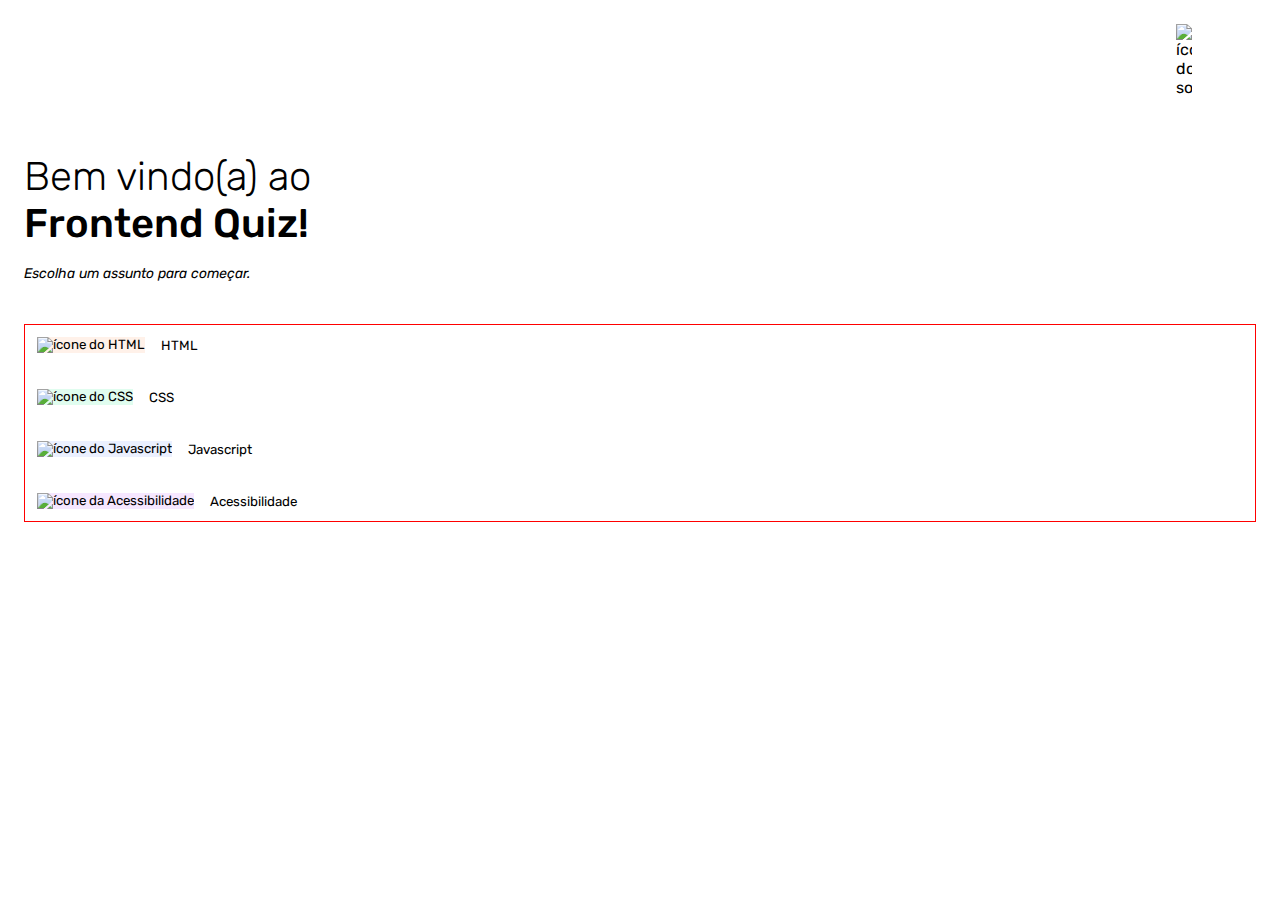
==== index.html @ 00eda7be "primeira parte da estilização dos botoes de assunto" ====
<!DOCTYPE html>
<html lang="pt-BR ">
<head>
    <meta charset="UTF-8">
    <meta name="viewport" content="width=device-width, initial-scale=1.0">
    <link rel="preconnect" href="https://fonts.googleapis.com">
    <link rel="preconnect" href="https://fonts.gstatic.com" crossorigin>
    <link href="https://fonts.googleapis.com/css2?family=Rubik:ital,wght@0,300..900;1,300..900&display=swap" rel="stylesheet">
    <link rel="stylesheet" href="style.css">
    <title>Quiz App</title>
</head>
<body>
    <header>
        <div class="tema">
            <img src="./assets/images/icon-sun-dark.svg" alt="ícone do sol">
            <button>
                <div></div>
            </button>
            <img src="./assets/images/icon-moon-dark.svg" alt="">
        </div>
    </header>

    <main>
        <section class="boas_vindas">
            <h1>
                Bem vindo(a) ao <br> 
            <strong>Frontend Quiz!</strong>
            </h1>

            <p>Escolha um assunto para começar.</p>
        </section>

        <section class="assuntos">
            <button class="botao_html">
                <div>
                    <img src="./assets/images/icon-html.svg" alt="ícone do HTML">
                </div>
                HTML
            </button>

            <button class="botao_css">
                <div>
                    <img src="./assets/images/icon-css.svg" alt="ícone do CSS">
                </div>
                CSS
            </button>

            <button class="botao_javascript">
                <div>
                    <img src="./assets/images/icon-js.svg" alt="ícone do Javascript">
                </div>
                Javascript
            </button>

            <button class="botao_acessibilidade">
                <div>
                    <img src="./assets/images/icon-accessibility.svg" alt="ícone da Acessibilidade">
                </div>
                Acessibilidade
            </button>

        </section>
    </main>
</body>
</html>
---- style.css ----
*{
    margin: 0%;
    padding: 0%;
    box-sizing: border-box;
    font-family: "Rubik", sans-serif;
    -webkit-font-smoothing: antialiased;
}

:root{
    --bg-color: #f4f6fa;
    --purple: #a729f5
    --primary-text-color: #313e51
    --secondary-text-color: #626c7f
    --button-bg: #fff
    --shadow: 0px 16px 40px 0px rgba(143, 160, 193, 014);
    --bg-html: #fff1e9;
    --bg-css: #e0fdef;
    --bg-javascript: #ebf0ff;
    --bg-acessibilidade: #f6e7ff;
    --white: #fff
    --bg-mobile: url(./assets/images/pattern-background-mobile-light.svg);
}

body{
    height: 100svh;
    background: var(--bg-mobile) var(--bg-color);
    background-repeat: no-repeat;
    background-size: cover;
}

header{
    padding: 16px 24px;
    display: flex;
    justify-content: flex-end;
}

.tema{
    padding: 8px 0;
    display: flex;
    align-items: center;
    gap: 8px;
}

.tema img {
    width: 16px;
}

.tema button {
    height: 20px;
    width: 32px;
    background: var(--purple);
    border: 0;
    border-radius: 999px;
    padding: 4px;
}

.tema button div {
    background: var(--white);
    width: 12px;
    height: 12px;
    border-radius: 999px;
}

main {
    padding: 32px 24px;
}

.boas_vindas{
    margin-bottom: 40px;
}

.boas_vindas h1{
    font-size: 40px;
    font-weight: 300;
    color: var(--primary-text-color);
    margin-bottom: 16px;   
}

.boas_vindas h1 strong{
    font-weight: 500;
}

.boas_vindas p{
    color: var(--secondary-text-color);
    font-size: 14px;
    line-height: 150%;
    font-style: italic;
}

.assuntos{
    border: 1px solid red;

    display: flex;
    flex-direction: column;
    gap: 12px;
} 

.assuntos button{
    border: none;
    background: var(--button-bg);
    display:flex;
    align-items: center;
    gap: 16px;
    padding: 12px;
    border-radius: 12px;
    box-shadow: var(--shadow);
}

.botao_html div{
    background: var(--bg-html);
}

.botao_css div{
    background: var(--bg-css);
}

.botao_javascript div{
    background: var(--bg-javascript);
}

.botao_acessibilidade div{
    background: var(--bg-acessibilidade);
}
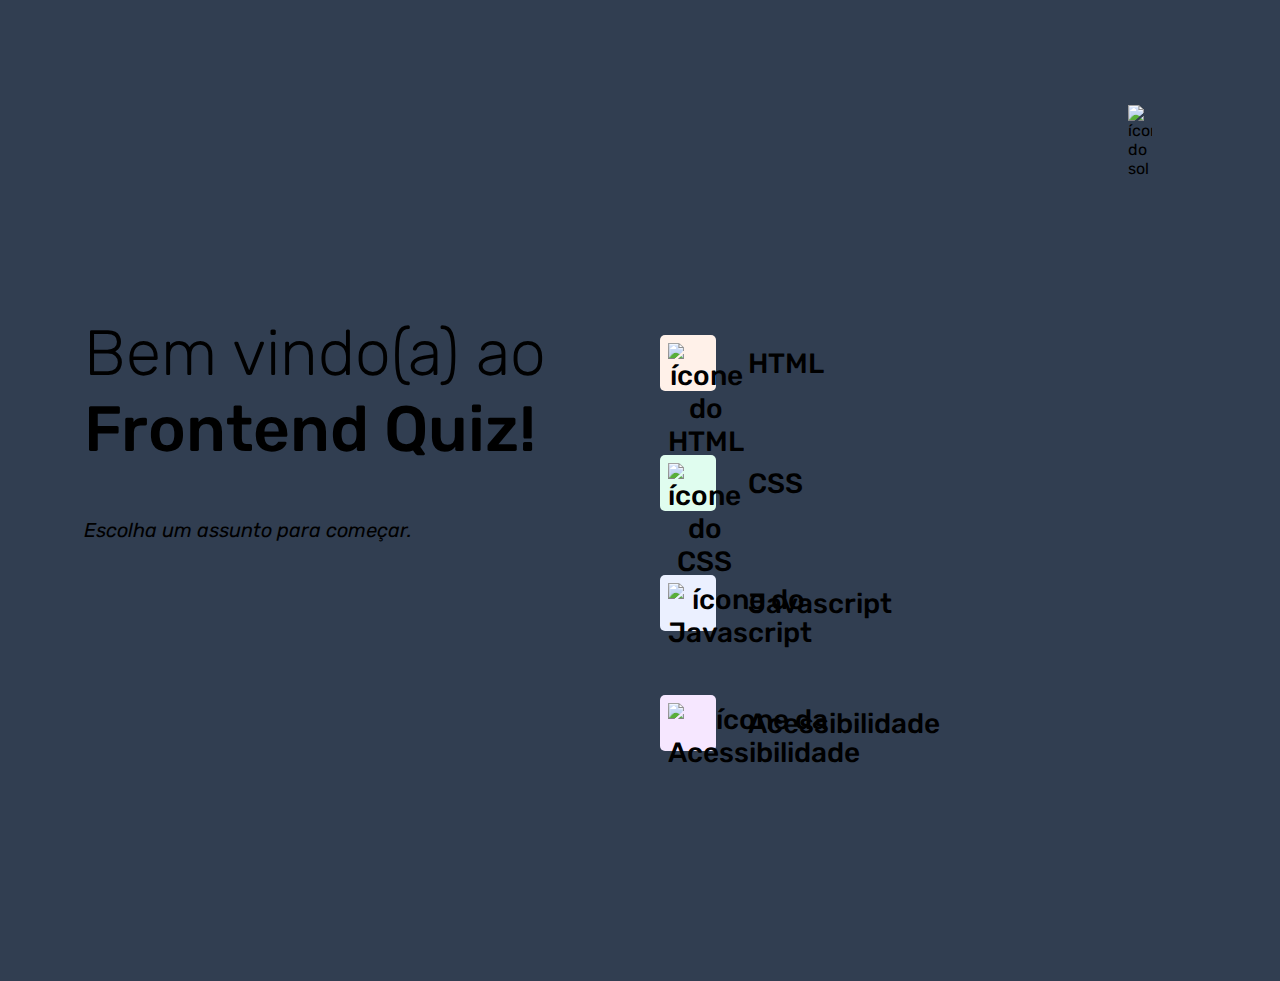
==== commit 4a2afe82: "adaptação das cores para o tema escuro" ====
--- a/index.html
+++ b/index.html
@@ -9,7 +9,7 @@
     <link rel="stylesheet" href="style.css">
     <title>Quiz App</title>
 </head>
-<body>
+<body class="escuro">
     <header>
         <div class="tema">
             <img src="./assets/images/icon-sun-dark.svg" alt="ícone do sol">
--- a/style.css
+++ b/style.css
@@ -19,6 +19,17 @@
     --bg-acessibilidade: #f6e7ff;
     --white: #fff
     --bg-mobile: url(./assets/images/pattern-background-mobile-light.svg);
+    --bg-desktop: url(./assets/images/pattern-background-desktop-light.svg);
+}
+
+body.escuro {
+    --bg-color: #313e51;
+    --bg-mobile: url(./assets/images/pattern-background-mobile-dark.svg);
+    --bg-desktop: url(./assets/images/pattern-background-desktop-dark.svg);
+    --primary-text-color: #fff
+    --secondary-text-color: #abc1e1
+    --button-bg: #3b3d66
+    --shadow: 0px 16px 40px 0px rgba(49, 62, 81, 0,14);
 }
 
 body{
@@ -88,8 +99,6 @@
 }
 
 .assuntos{
-    border: 1px solid red;
-
     display: flex;
     flex-direction: column;
     gap: 12px;
@@ -104,7 +113,23 @@
     padding: 12px;
     border-radius: 12px;
     box-shadow: var(--shadow);
-}
+    font-size: 16px;
+    font-weight: 500;
+    color: var(--primary-text-color);
+}
+
+
+.assuntos button div{
+    width: 40px;
+    height: 40px;
+    padding: 5px;
+    border-radius: 5px;
+}
+
+.assuntos button img{
+    width: 100%;
+}
+
 
 .botao_html div{
     background: var(--bg-html);
@@ -121,3 +146,68 @@
 .botao_acessibilidade div{
     background: var(--bg-acessibilidade);
 }
+
+@media (min-width: 1100px){
+    body{
+        background: var(--bg-desktop) var(--bg-color);
+        background-size: cover;
+        background-repeat: no-repeat;
+    }
+    header {
+        margin-block: 81px;
+    }
+
+    .tema {
+        gap: 16px;
+    }
+
+    .tema img {
+        width: 24px;
+    }
+
+    .tema button {
+        width: 48px;
+        height: 28px;
+    }
+
+    .tema button div {
+       width: 28px;
+       height: 28px;
+    }
+
+    main {
+        display: flex;
+        max-width: 1160px;
+        margin-inline: auto;
+    }
+
+    section{
+        width: 100%;
+    }
+
+    .boas_vindas h1 {
+        font-size: 64px;
+        margin-bottom: 48px;
+    }
+
+    .boas_vindas p {
+        font-size: 20px;
+    }
+
+    .assuntos {
+        gap: 24px;
+    }
+
+    .assuntos button {
+        font-size: 28px;
+        padding: 20px;
+        gap: 32px;
+    }
+
+    .assuntos button div {
+        width: 56px;
+        height: 56px;
+        padding: 8px;
+    }
+    
+}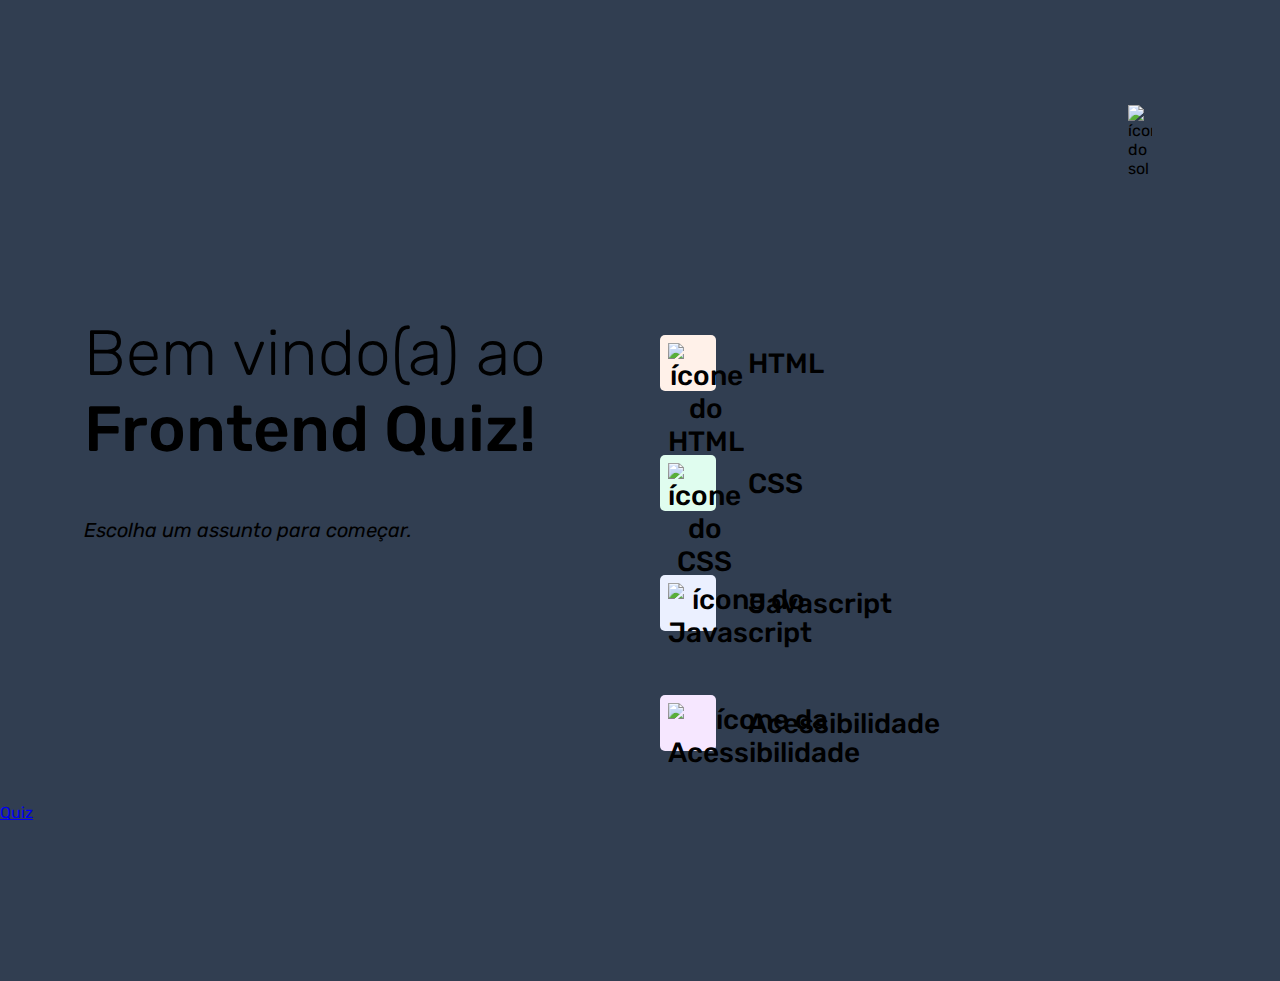
==== commit fe914964: "criação das paginas do quiz" ====
--- a/index.html
+++ b/index.html
@@ -61,5 +61,7 @@
 
         </section>
     </main>
+
+    <a href="./pages/Quiz/Quiz.html">Quiz</a>
 </body>
 </html>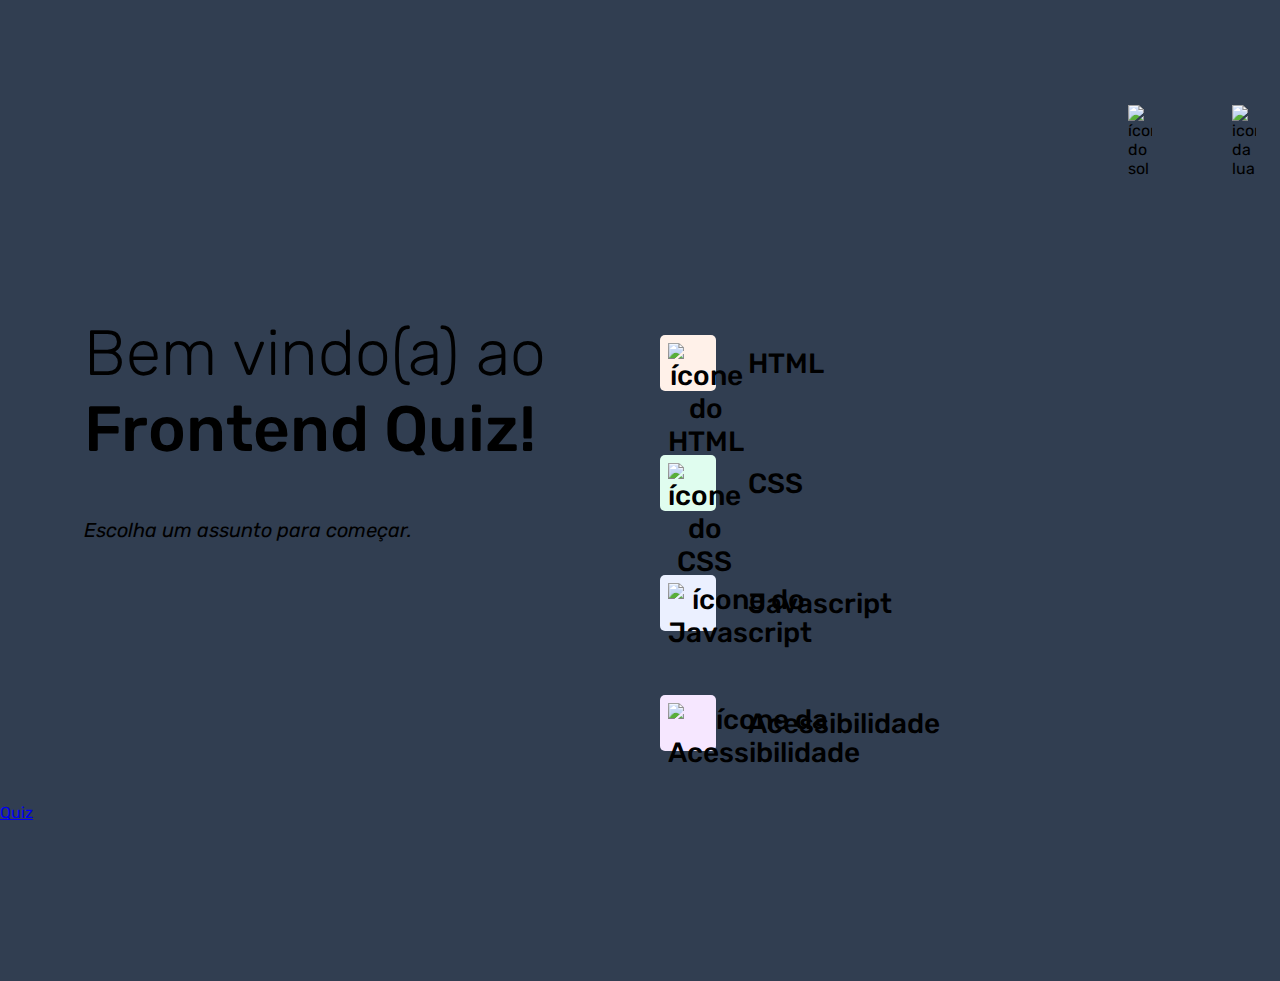
==== commit af39c20e: "a html da header finalizada" ====
--- a/index.html
+++ b/index.html
@@ -16,7 +16,7 @@
             <button>
                 <div></div>
             </button>
-            <img src="./assets/images/icon-moon-dark.svg" alt="">
+            <img src="./assets/images/icon-moon-dark.svg" alt="icone da lua">
         </div>
     </header>
 
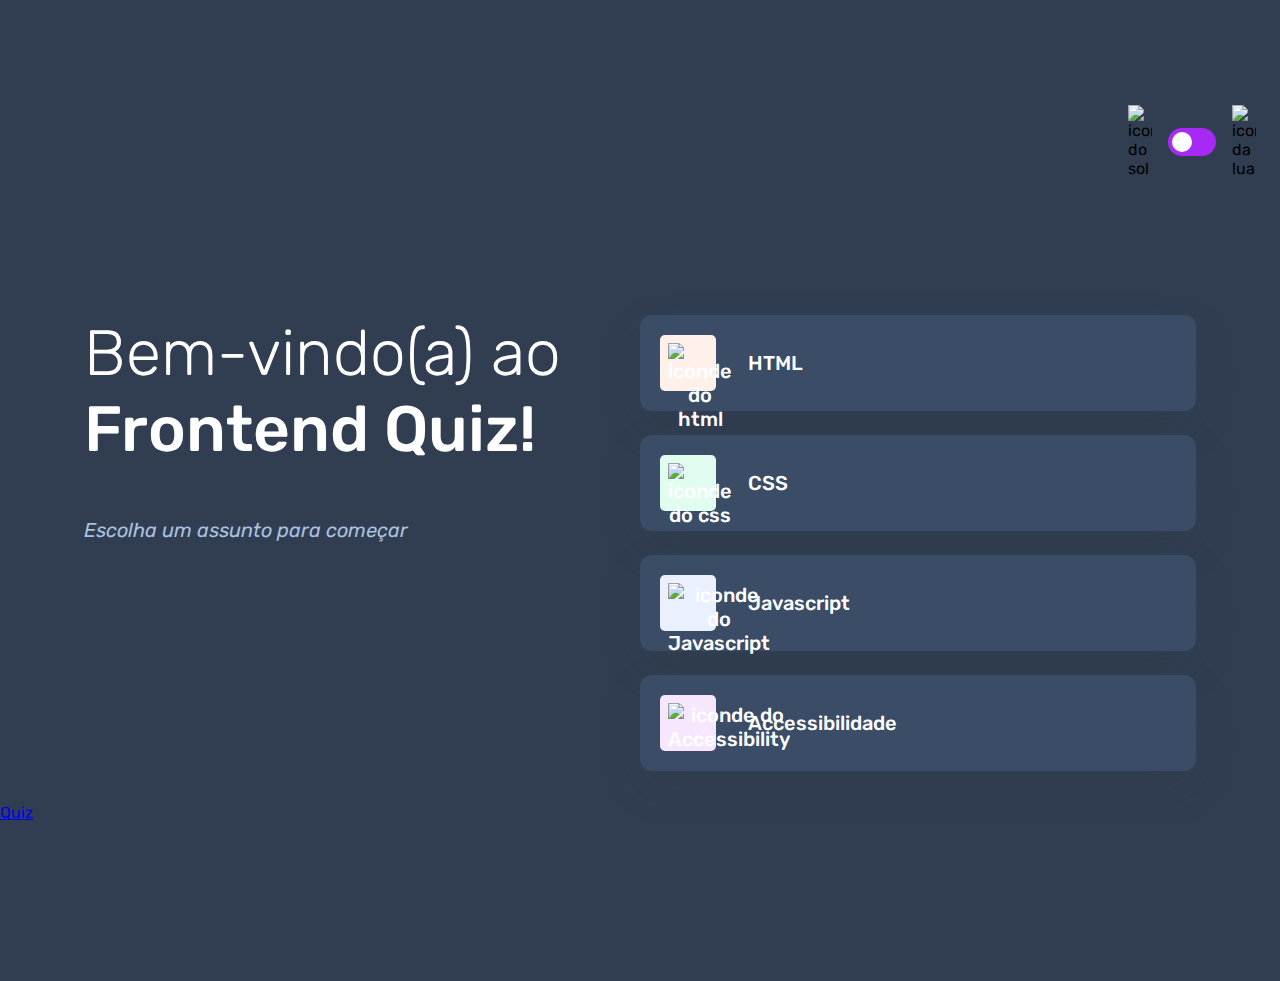
==== commit cc4c3cbe: "jscript" ====
--- a/index.html
+++ b/index.html
@@ -1,67 +1,63 @@
 <!DOCTYPE html>
-<html lang="pt-BR ">
+<html lang="pt-BR">
 <head>
     <meta charset="UTF-8">
     <meta name="viewport" content="width=device-width, initial-scale=1.0">
+    <link rel="stylesheet" href="style.css">
     <link rel="preconnect" href="https://fonts.googleapis.com">
     <link rel="preconnect" href="https://fonts.gstatic.com" crossorigin>
-    <link href="https://fonts.googleapis.com/css2?family=Rubik:ital,wght@0,300..900;1,300..900&display=swap" rel="stylesheet">
-    <link rel="stylesheet" href="style.css">
-    <title>Quiz App</title>
+    <link href="https://fonts.googleapis.com/css2?family=Rubik:ital,wght@0,300..900;1,300..900&display=swap"
+        rel="stylesheet">
+    <title>quiz app</title>
+    <script src="./script.js"></script>
+    <title>Quiz app</title>
 </head>
+
 <body class="escuro">
+<body>
     <header>
         <div class="tema">
-            <img src="./assets/images/icon-sun-dark.svg" alt="ícone do sol">
+            <img src="./assets/images/icon-sun-dark.svg" alt="icone do sol">
             <button>
                 <div></div>
             </button>
             <img src="./assets/images/icon-moon-dark.svg" alt="icone da lua">
         </div>
     </header>
-
     <main>
         <section class="boas_vindas">
-            <h1>
-                Bem vindo(a) ao <br> 
-            <strong>Frontend Quiz!</strong>
+            <h1>Bem-vindo(a) ao <br>
+                <strong>Frontend Quiz!</strong>
             </h1>
-
-            <p>Escolha um assunto para começar.</p>
+            <p>Escolha um assunto para começar</p>
         </section>
-
         <section class="assuntos">
             <button class="botao_html">
                 <div>
-                    <img src="./assets/images/icon-html.svg" alt="ícone do HTML">
+                    <img src="./assets/images/icon-html.svg" alt="iconde do html">
                 </div>
                 HTML
             </button>
-
             <button class="botao_css">
                 <div>
-                    <img src="./assets/images/icon-css.svg" alt="ícone do CSS">
+                    <img src="./assets/images/icon-css.svg" alt="iconde do css">
                 </div>
                 CSS
             </button>
-
             <button class="botao_javascript">
                 <div>
-                    <img src="./assets/images/icon-js.svg" alt="ícone do Javascript">
+                    <img src="./assets/images/icon-js.svg" alt="iconde do Javascript">
                 </div>
                 Javascript
             </button>
-
             <button class="botao_acessibilidade">
                 <div>
-                    <img src="./assets/images/icon-accessibility.svg" alt="ícone da Acessibilidade">
+                    <img src="./assets/images/icon-accessibility.svg" alt="iconde do Accessibility">
                 </div>
-                Acessibilidade
+                Accessibilidade
             </button>
-
         </section>
     </main>
-
-    <a href="./pages/Quiz/Quiz.html">Quiz</a>
+    <a href="./pages/quiz/quiz.html">Quiz</a>
 </body>
 </html>--- a/style.css
+++ b/style.css
@@ -1,61 +1,54 @@
-*{
-    margin: 0%;
-    padding: 0%;
+* {
+    margin: 0;
+    padding: 0;
     box-sizing: border-box;
     font-family: "Rubik", sans-serif;
     -webkit-font-smoothing: antialiased;
 }
-
-:root{
+:root {
     --bg-color: #f4f6fa;
-    --purple: #a729f5
-    --primary-text-color: #313e51
-    --secondary-text-color: #626c7f
-    --button-bg: #fff
-    --shadow: 0px 16px 40px 0px rgba(143, 160, 193, 014);
+    --white: #fff;
+    --primary-text-color: #313e51;
+    --secondary-text-color: #626c7f;
+    --button-bg: #fff;
+    --shadow: 0px 16px 40px 0px rgba(143, 160, 193, 0.14);
     --bg-html: #fff1e9;
     --bg-css: #e0fdef;
     --bg-javascript: #ebf0ff;
     --bg-acessibilidade: #f6e7ff;
-    --white: #fff
+    --purple: #a729f5;
     --bg-mobile: url(./assets/images/pattern-background-mobile-light.svg);
     --bg-desktop: url(./assets/images/pattern-background-desktop-light.svg);
 }
-
 body.escuro {
     --bg-color: #313e51;
     --bg-mobile: url(./assets/images/pattern-background-mobile-dark.svg);
     --bg-desktop: url(./assets/images/pattern-background-desktop-dark.svg);
-    --primary-text-color: #fff
-    --secondary-text-color: #abc1e1
-    --button-bg: #3b3d66
-    --shadow: 0px 16px 40px 0px rgba(49, 62, 81, 0,14);
+    --primary-text-color: #fff;
+    --secondary-text-color: #abc1e1;
+    --button-bg: #3b4d66;
+    --shadow: 0px 16px 40px 0px rgba(49, 62, 81, 0.14);
 }
-
-body{
+body {
     height: 100svh;
     background: var(--bg-mobile) var(--bg-color);
     background-repeat: no-repeat;
     background-size: cover;
 }
-
-header{
+header {
     padding: 16px 24px;
     display: flex;
     justify-content: flex-end;
 }
-
-.tema{
+.tema {
     padding: 8px 0;
     display: flex;
     align-items: center;
     gap: 8px;
 }
-
 .tema img {
     width: 16px;
 }
-
 .tema button {
     height: 20px;
     width: 32px;
@@ -63,6 +56,8 @@
     border: 0;
     border-radius: 999px;
     padding: 4px;
+    display: flex;
+
 }
 
 .tema button div {
@@ -71,143 +66,116 @@
     height: 12px;
     border-radius: 999px;
 }
-
 main {
     padding: 32px 24px;
 }
-
-.boas_vindas{
+.boas_vindas {
     margin-bottom: 40px;
 }
-
-.boas_vindas h1{
+.boas_vindas h1 {
     font-size: 40px;
     font-weight: 300;
     color: var(--primary-text-color);
-    margin-bottom: 16px;   
+    margin-bottom: 16px;
 }
-
-.boas_vindas h1 strong{
+.boas_vindas h1 strong {
     font-weight: 500;
 }
-
-.boas_vindas p{
+.boas_vindas p {
     color: var(--secondary-text-color);
     font-size: 14px;
     line-height: 150%;
-    font-style: italic;
+    font-style: italic
 }
-
-.assuntos{
+.assuntos {
     display: flex;
     flex-direction: column;
     gap: 12px;
-} 
-
-.assuntos button{
+}
+.assuntos button {
     border: none;
     background: var(--button-bg);
-    display:flex;
+    display: flex;
     align-items: center;
     gap: 16px;
     padding: 12px;
     border-radius: 12px;
     box-shadow: var(--shadow);
-    font-size: 16px;
+    font-size: 18px;
     font-weight: 500;
     color: var(--primary-text-color);
 }
-
-
-.assuntos button div{
+.assuntos button div {
     width: 40px;
     height: 40px;
     padding: 5px;
     border-radius: 5px;
 }
-
-.assuntos button img{
+.assuntos button img {
     width: 100%;
 }
-
-
-.botao_html div{
+.botao_html div {
     background: var(--bg-html);
 }
-
-.botao_css div{
+.botao_css div {
     background: var(--bg-css);
 }
-
-.botao_javascript div{
+.botao_javascript div {
     background: var(--bg-javascript);
 }
-
-.botao_acessibilidade div{
+.botao_acessibilidade div {
     background: var(--bg-acessibilidade);
 }
-
-@media (min-width: 1100px){
-    body{
+@media(min-width: 1100px) {
+    body {
         background: var(--bg-desktop) var(--bg-color);
+        ;
         background-size: cover;
         background-repeat: no-repeat;
     }
     header {
         margin-block: 81px;
     }
-
     .tema {
         gap: 16px;
     }
-
     .tema img {
         width: 24px;
     }
-
     .tema button {
         width: 48px;
         height: 28px;
     }
-
     .tema button div {
-       width: 28px;
-       height: 28px;
+        width: 20px;
+        height: 20px;
     }
-
     main {
         display: flex;
         max-width: 1160px;
         margin-inline: auto;
     }
-
-    section{
+    section {
         width: 100%;
     }
-
     .boas_vindas h1 {
         font-size: 64px;
         margin-bottom: 48px;
     }
-
     .boas_vindas p {
         font-size: 20px;
     }
-
     .assuntos {
         gap: 24px;
     }
-
     .assuntos button {
-        font-size: 28px;
+        font-size: 20px;
         padding: 20px;
         gap: 32px;
     }
-
     .assuntos button div {
         width: 56px;
         height: 56px;
         padding: 8px;
     }
-    
 }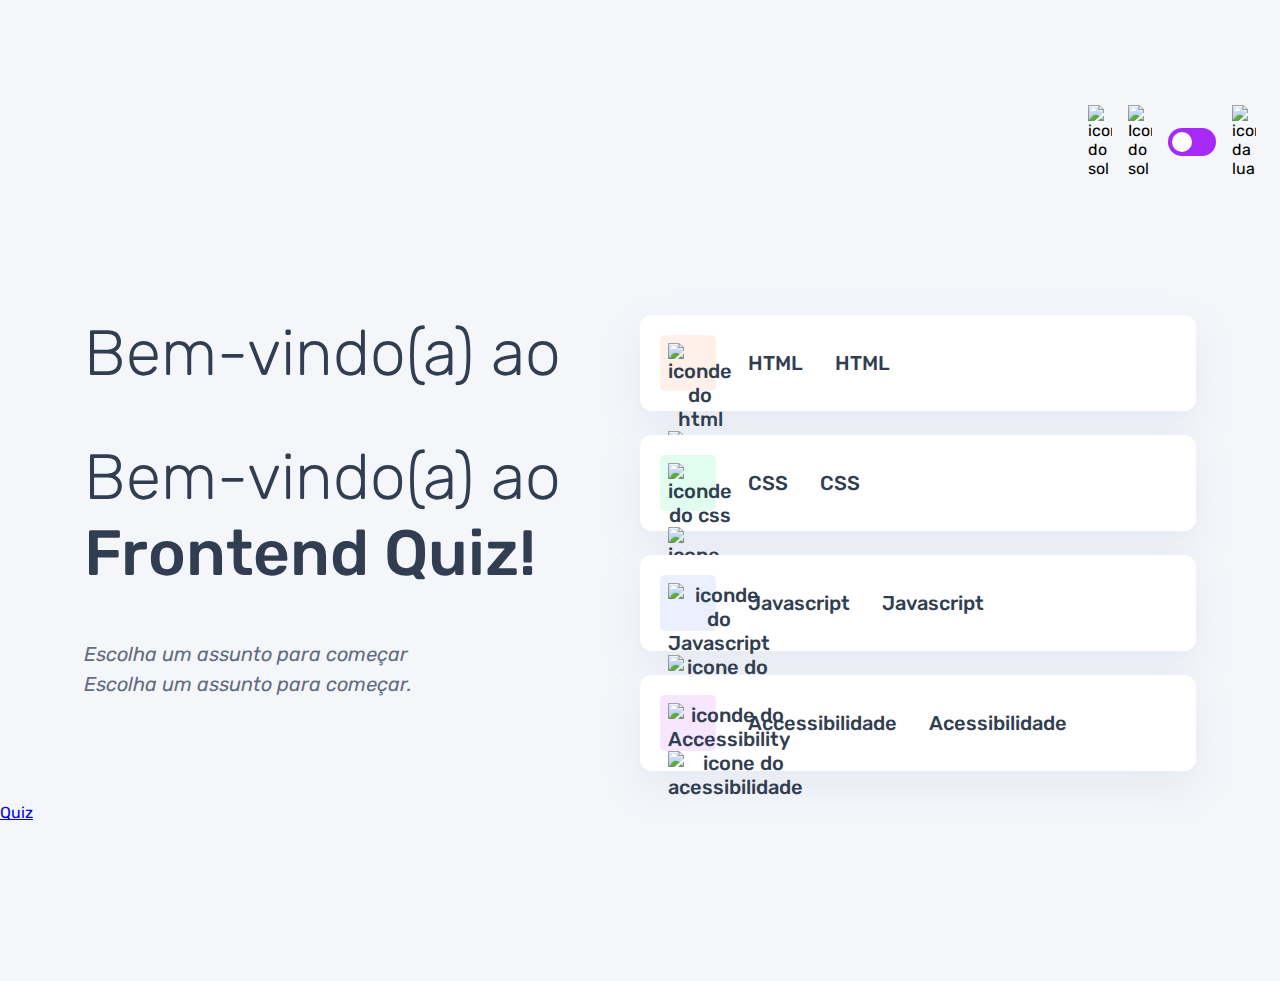
==== commit 883a5c88: "criação de helper" ====
--- a/index.html
+++ b/index.html
@@ -8,56 +8,82 @@
     <link rel="preconnect" href="https://fonts.gstatic.com" crossorigin>
     <link href="https://fonts.googleapis.com/css2?family=Rubik:ital,wght@0,300..900;1,300..900&display=swap"
         rel="stylesheet">
-    <title>quiz app</title>
     <script src="./script.js"></script>
     <title>Quiz app</title>
+    <link rel="stylesheet" href="style.css">
+    <script src="script.js" type="module" defer></script>
+    <title>Quiz App</title>
 </head>
 
-<body class="escuro">
 <body>
     <header>
         <div class="tema">
             <img src="./assets/images/icon-sun-dark.svg" alt="icone do sol">
+            <img src="./assets/images/icon-sun-dark.svg" alt="Icone do sol">
             <button>
                 <div></div>
             </button>
             <img src="./assets/images/icon-moon-dark.svg" alt="icone da lua">
         </div>
     </header>
+
     <main>
         <section class="boas_vindas">
             <h1>Bem-vindo(a) ao <br>
+            <h1>
+                Bem-vindo(a) ao <br>
                 <strong>Frontend Quiz!</strong>
             </h1>
+
             <p>Escolha um assunto para começar</p>
+            <p>Escolha um assunto para começar.</p>
         </section>
+
         <section class="assuntos">
             <button class="botao_html">
                 <div>
                     <img src="./assets/images/icon-html.svg" alt="iconde do html">
+                    <img src="./assets/images/icon-html.svg" alt="icone do html">
                 </div>
                 HTML
+                <span>HTML</span>
             </button>
+
             <button class="botao_css">
                 <div>
                     <img src="./assets/images/icon-css.svg" alt="iconde do css">
+                    <img src="./assets/images/icon-css.svg" alt="icone do css">
                 </div>
                 CSS
+                <span>CSS</span>
             </button>
+
             <button class="botao_javascript">
                 <div>
                     <img src="./assets/images/icon-js.svg" alt="iconde do Javascript">
+                    <img src="./assets/images/icon-js.svg" alt="icone do Javascript">
                 </div>
                 Javascript
+                <span>Javascript</span>
             </button>
+
             <button class="botao_acessibilidade">
                 <div>
                     <img src="./assets/images/icon-accessibility.svg" alt="iconde do Accessibility">
+                    <img src="./assets/images/icon-accessibility.svg" alt="icone do acessibilidade">
                 </div>
                 Accessibilidade
+                <span>Acessibilidade</span>
             </button>
+
         </section>
+
+
+
     </main>
+
     <a href="./pages/quiz/quiz.html">Quiz</a>
+
 </body>
+
 </html>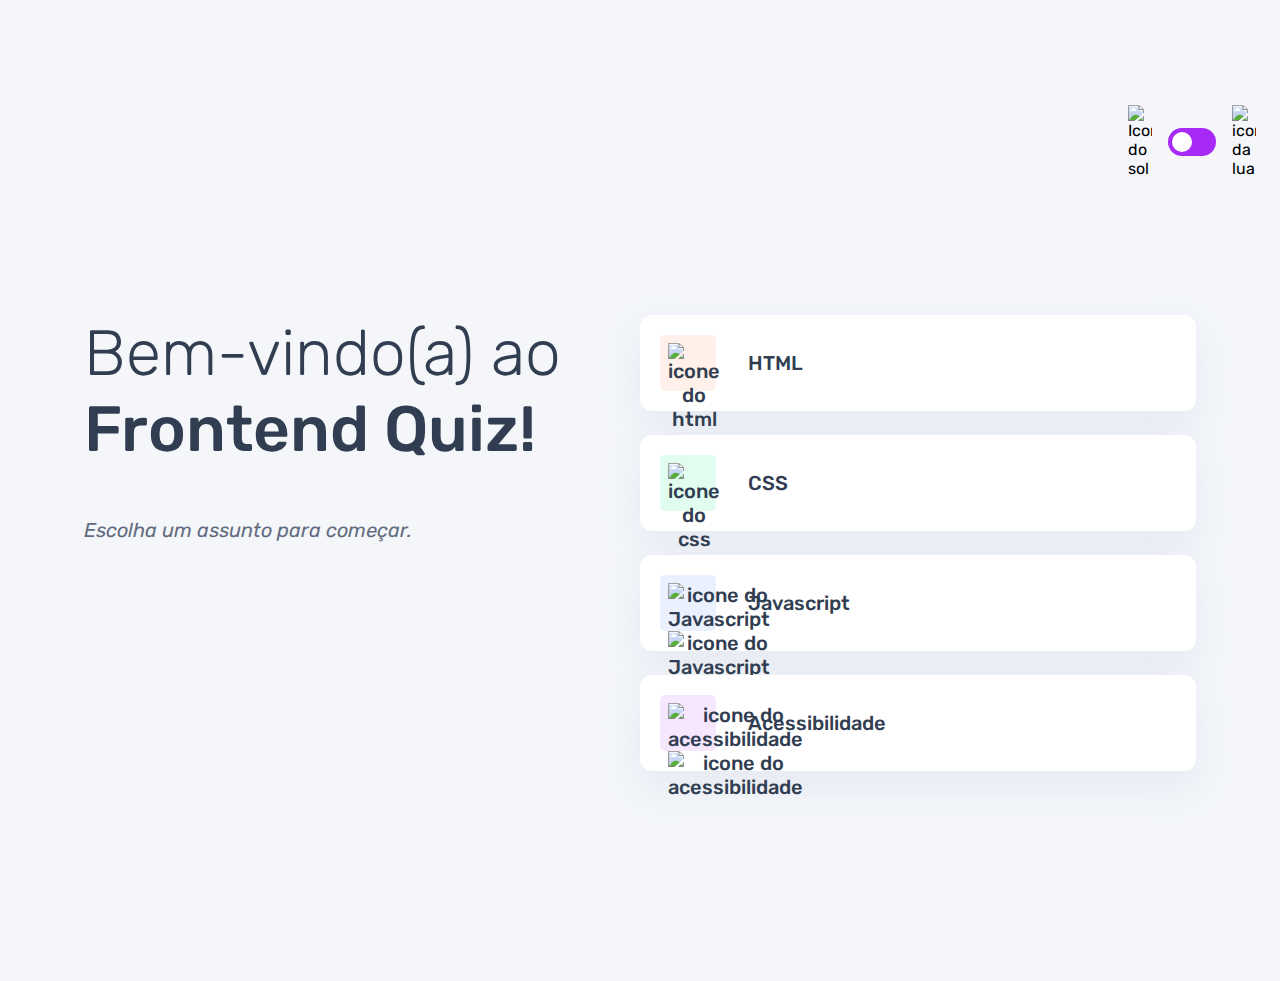
==== commit 2fe5f24d: "alteração dinamica" ====
--- a/index.html
+++ b/index.html
@@ -3,22 +3,17 @@
 <head>
     <meta charset="UTF-8">
     <meta name="viewport" content="width=device-width, initial-scale=1.0">
-    <link rel="stylesheet" href="style.css">
     <link rel="preconnect" href="https://fonts.googleapis.com">
     <link rel="preconnect" href="https://fonts.gstatic.com" crossorigin>
     <link href="https://fonts.googleapis.com/css2?family=Rubik:ital,wght@0,300..900;1,300..900&display=swap"
         rel="stylesheet">
-    <script src="./script.js"></script>
-    <title>Quiz app</title>
     <link rel="stylesheet" href="style.css">
     <script src="script.js" type="module" defer></script>
     <title>Quiz App</title>
 </head>
-
 <body>
     <header>
         <div class="tema">
-            <img src="./assets/images/icon-sun-dark.svg" alt="icone do sol">
             <img src="./assets/images/icon-sun-dark.svg" alt="Icone do sol">
             <button>
                 <div></div>
@@ -26,64 +21,44 @@
             <img src="./assets/images/icon-moon-dark.svg" alt="icone da lua">
         </div>
     </header>
-
     <main>
         <section class="boas_vindas">
-            <h1>Bem-vindo(a) ao <br>
             <h1>
                 Bem-vindo(a) ao <br>
                 <strong>Frontend Quiz!</strong>
             </h1>
-
-            <p>Escolha um assunto para começar</p>
             <p>Escolha um assunto para começar.</p>
         </section>
-
         <section class="assuntos">
             <button class="botao_html">
                 <div>
-                    <img src="./assets/images/icon-html.svg" alt="iconde do html">
                     <img src="./assets/images/icon-html.svg" alt="icone do html">
                 </div>
-                HTML
                 <span>HTML</span>
             </button>
-
             <button class="botao_css">
                 <div>
-                    <img src="./assets/images/icon-css.svg" alt="iconde do css">
                     <img src="./assets/images/icon-css.svg" alt="icone do css">
                 </div>
-                CSS
                 <span>CSS</span>
             </button>
 
             <button class="botao_javascript">
                 <div>
-                    <img src="./assets/images/icon-js.svg" alt="iconde do Javascript">
                     <img src="./assets/images/icon-js.svg" alt="icone do Javascript">
+                    <img src="./assets/images/icon-javascript.svg" alt="icone do Javascript">
                 </div>
-                Javascript
                 <span>Javascript</span>
             </button>
 
             <button class="botao_acessibilidade">
                 <div>
-                    <img src="./assets/images/icon-accessibility.svg" alt="iconde do Accessibility">
                     <img src="./assets/images/icon-accessibility.svg" alt="icone do acessibilidade">
+                    <img src="./assets/images/icon-acessibilidade.svg" alt="icone do acessibilidade">
                 </div>
-                Accessibilidade
                 <span>Acessibilidade</span>
             </button>
-
         </section>
-
-
-
     </main>
-
-    <a href="./pages/quiz/quiz.html">Quiz</a>
-
 </body>
-
 </html>--- a/style.css
+++ b/style.css
@@ -57,9 +57,8 @@
     border-radius: 999px;
     padding: 4px;
     display: flex;
-
+    cursor: pointer;
 }
-
 .tema button div {
     background: var(--white);
     width: 12px;
@@ -104,7 +103,9 @@
     font-size: 18px;
     font-weight: 500;
     color: var(--primary-text-color);
+    cursor: pointer;
 }
+
 .assuntos button div {
     width: 40px;
     height: 40px;
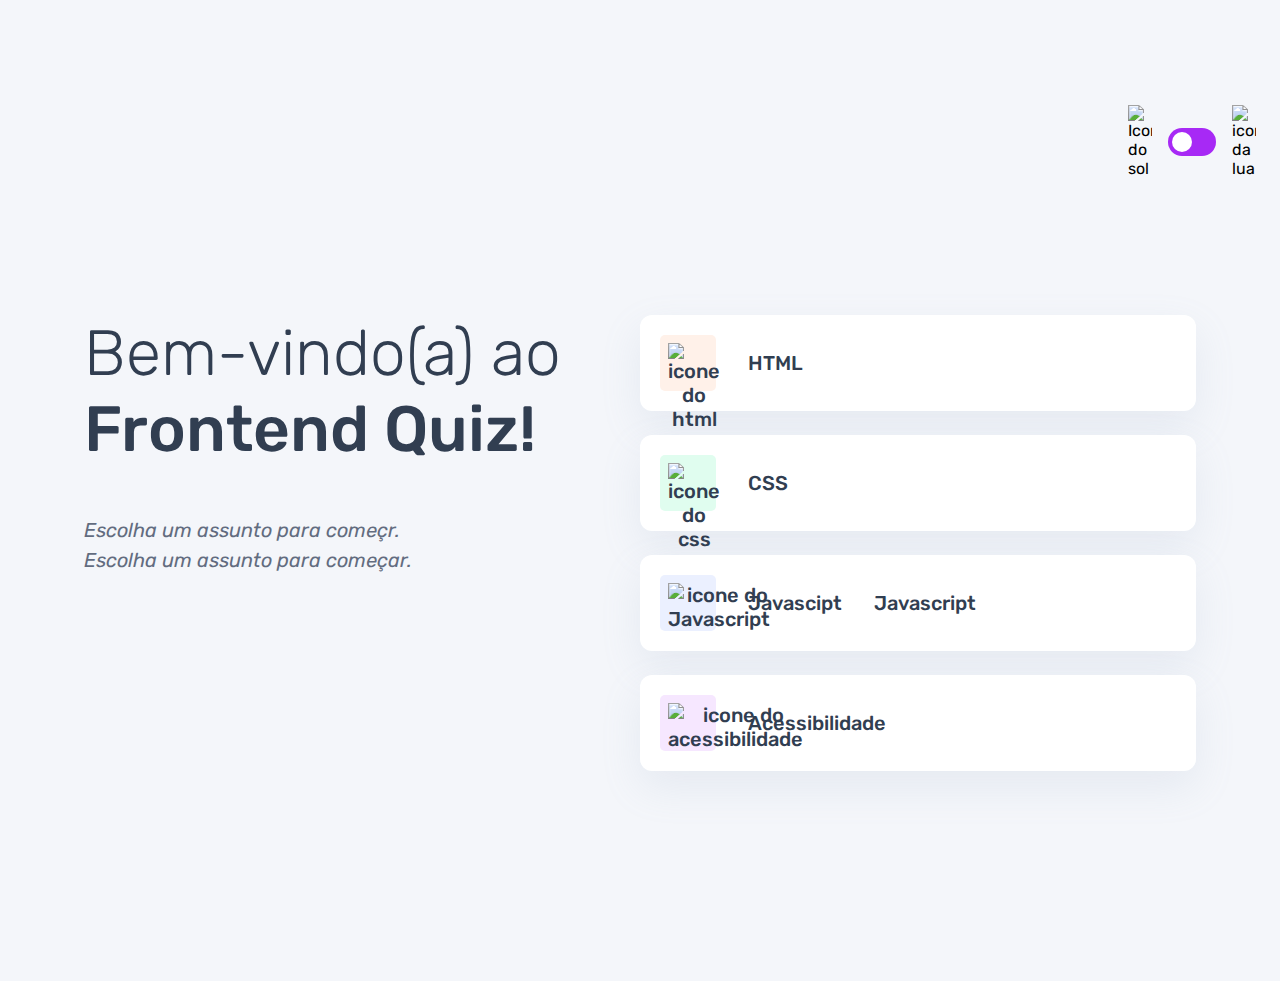
==== commit 9cd58e1e: "projeto finalizado" ====
--- a/index.html
+++ b/index.html
@@ -27,8 +27,11 @@
                 Bem-vindo(a) ao <br>
                 <strong>Frontend Quiz!</strong>
             </h1>
+
+            <p>Escolha um assunto para começr.</p>
             <p>Escolha um assunto para começar.</p>
         </section>
+
         <section class="assuntos">
             <button class="botao_html">
                 <div>
@@ -42,18 +45,16 @@
                 </div>
                 <span>CSS</span>
             </button>
-
             <button class="botao_javascript">
                 <div>
-                    <img src="./assets/images/icon-js.svg" alt="icone do Javascript">
                     <img src="./assets/images/icon-javascript.svg" alt="icone do Javascript">
                 </div>
+                <span>Javascipt</span>
                 <span>Javascript</span>
             </button>
 
             <button class="botao_acessibilidade">
                 <div>
-                    <img src="./assets/images/icon-accessibility.svg" alt="icone do acessibilidade">
                     <img src="./assets/images/icon-acessibilidade.svg" alt="icone do acessibilidade">
                 </div>
                 <span>Acessibilidade</span>
